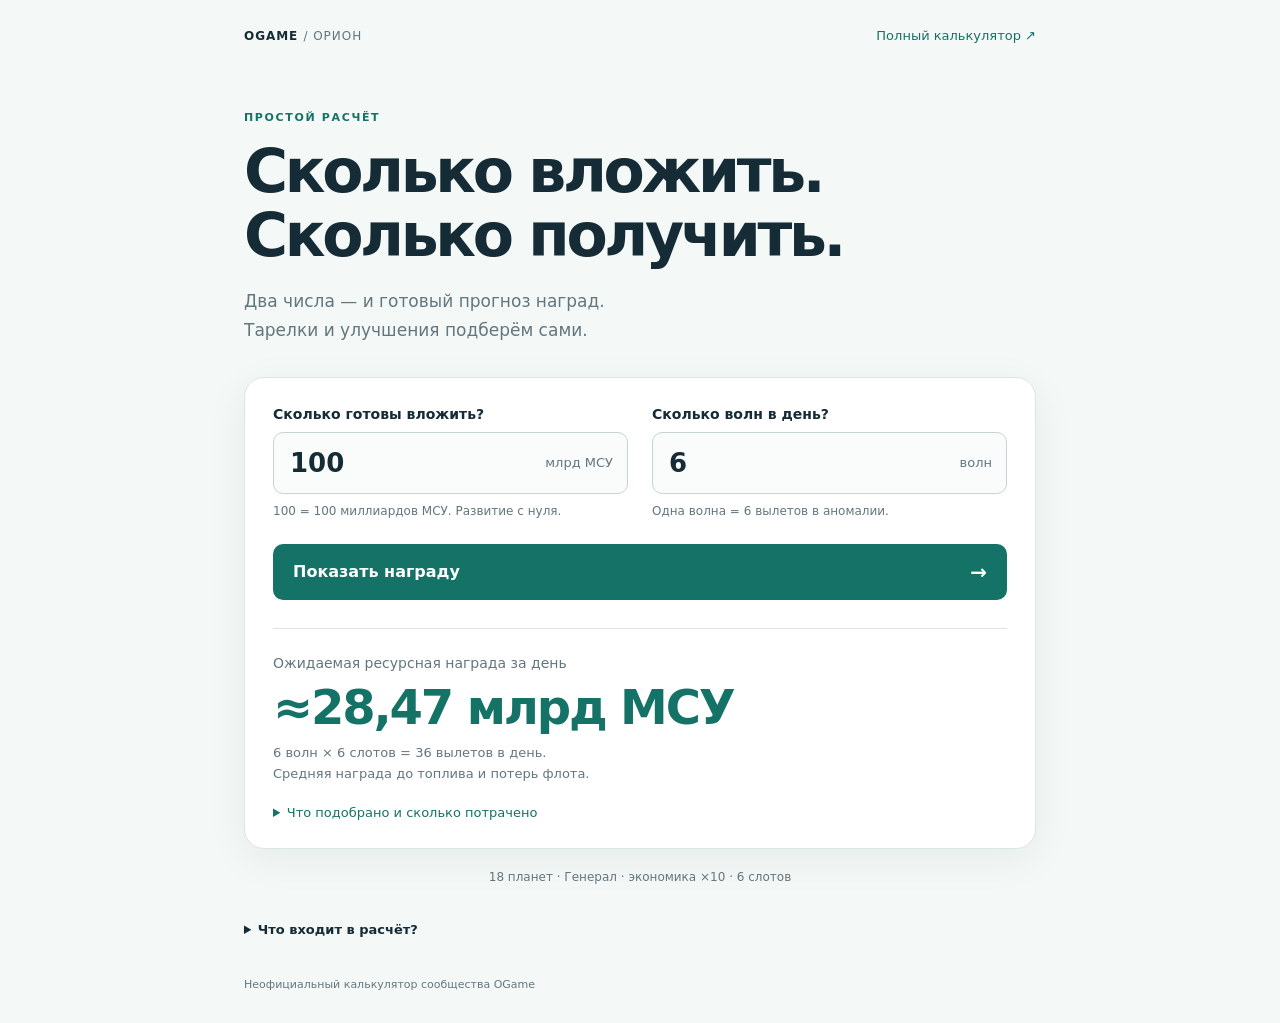
==== ias_for-dummies/index.html @ dd827da9 "Add standalone two-input Orion budget and daily rewards calculator" ====
<!doctype html>
<html lang="ru">
<head>
  <meta charset="utf-8"><meta name="viewport" content="width=device-width,initial-scale=1">
  <title>Орион — простой калькулятор наград</title>
  <meta name="description" content="Два числа: бюджет в МСУ и количество волн. Калькулятор сам подбирает улучшения и показывает ожидаемую награду Ориона.">
  <link rel="stylesheet" href="simple.css?v=1">
  <script defer src="../core.js?v=4"></script><script defer src="simple-core.js?v=1"></script><script defer src="simple.js?v=1"></script>
</head>
<body>
<main>
  <header><a class="brand" href="../">OGAME <span> / ОРИОН</span></a><a class="full-link" href="../">Полный калькулятор ↗</a></header>
  <section class="intro"><p class="eyebrow">ПРОСТОЙ РАСЧЁТ</p><h1>Сколько вложить.<br>Сколько получить.</h1><p class="lead">Два числа — и готовый прогноз наград.<br>Тарелки и улучшения подберём сами.</p></section>
  <section class="calculator" aria-label="Расчёт наград">
    <form id="simpleForm" novalidate>
      <div class="fields"><label for="budget"><span>Сколько готовы вложить?</span><div class="input-unit"><input id="budget" name="budget" type="number" inputmode="decimal" min="0" max="9000000" step="any" value="100" required aria-describedby="budgetHelp"><span>млрд МСУ</span></div><small id="budgetHelp">100 = 100 миллиардов МСУ. Развитие с нуля.</small></label>
      <label for="waves"><span>Сколько волн в день?</span><div class="input-unit"><input id="waves" name="waves" type="number" inputmode="numeric" min="0" max="1000" step="1" value="6" required aria-describedby="wavesHelp"><span>волн</span></div><small id="wavesHelp">Одна волна = 6 вылетов в аномалии.</small></label></div>
      <button type="submit" id="calculate">Показать награду <span aria-hidden="true">→</span></button>
      <p id="error" class="error" role="alert" hidden></p><p id="pending" class="pending" role="status" hidden>Нажмите «Показать награду», чтобы обновить прогноз.</p>
    </form>
    <div id="output" aria-live="polite"></div>
  </section>
  <p class="assumptions">18 планет · Генерал · экономика ×10 · 6 слотов</p>
  <details class="explanation"><summary>Что входит в расчёт?</summary><p>Подбираем тарелки, три ресурсных подздания, литиевое подздание и T18 на всех 18 планетах. Из доступных конфигураций выбираем максимальную ожидаемую ресурсную награду в пределах бюджета. Литий подбираем так, чтобы его средние находки покрывали получение наград и поиск аномалий.</p><p>Опыт ФЖ 100 (+10%), усиление технологий 7,5%, здание скидки исследований 25. Стоимость этих зданий ФЖ и открытия слотов и результатов скана в бюджет не включена. Готовый аккаунт здесь не моделируется: бюджет считается на указанные улучшения с нуля.</p><p>Награда — прогноз по экспериментальным данным при отборе выгодных аномалий. Реальные находки случайны. Топливо, потери флота, корабли, предметы, артефакты и XP в ресурсные МСУ не включены. Литий показан отдельно. Конверсия не считается бесплатным доходом.</p><p>МСУ = металл + 1,5 × кристалл + 3 × дейтерий. «Волна» здесь означает одновременную отправку шести флотов, а не внутренние волны одной аномалии.</p><p>Подбор ограничен уровнями калькулятора: тарелки 1–80, ресурсные и литиевое подздания 0–50, T18 0–80. Для других настроек используйте <a href="../">полный калькулятор</a>.</p></details>
  <footer>Неофициальный калькулятор сообщества OGame</footer>
  <noscript>Для расчёта включите JavaScript.</noscript>
</main>
</body></html>
---- ias_for-dummies/simple.css ----
:root{--ink:#152b35;--muted:#63767f;--line:#dce6e7;--teal:#157267;--bg:#f4f8f7;font-family:Inter,system-ui,-apple-system,BlinkMacSystemFont,"Segoe UI",sans-serif;color:var(--ink);background:var(--bg);font-synthesis:none}*{box-sizing:border-box}body{margin:0}main{max-width:840px;margin:auto;padding:28px 24px 32px}header{display:flex;justify-content:space-between;gap:16px;align-items:center}a{color:var(--teal)}.brand{text-decoration:none;color:var(--ink);font-weight:800;letter-spacing:.08em;font-size:12px}.brand span{color:var(--muted);font-weight:500}.full-link{font-size:13px;text-decoration:none}.intro{margin:68px 0 32px}.eyebrow{font-size:11px;letter-spacing:.15em;color:var(--teal);font-weight:700;margin:0 0 16px}h1{font-size:clamp(38px,6vw,60px);line-height:1.06;letter-spacing:-.055em;margin:0}.lead{color:var(--muted);line-height:1.7;font-size:17px;margin:20px 0 0}.calculator{border:1px solid var(--line);border-radius:20px;padding:28px;background:#fff;box-shadow:0 10px 40px #163a3410}.fields{display:grid;grid-template-columns:1fr 1fr;gap:24px}label>span{display:block;font-size:14px;font-weight:650;margin-bottom:10px}.input-unit{display:flex;border:1px solid #c5d4d5;border-radius:10px;align-items:center;background:#fafcfb;padding:0 14px;gap:8px}.input-unit:focus-within{outline:2px solid var(--teal);outline-offset:2px}.input-unit input{min-width:0;width:100%;border:0;background:transparent;color:var(--ink);font:inherit;font-size:26px;font-weight:650;height:60px;outline:none}.input-unit>span{white-space:nowrap;color:var(--muted);font-size:13px}small{display:block;font-size:12px;line-height:1.5;color:var(--muted);margin-top:8px}button{display:flex;align-items:center;justify-content:space-between;width:100%;border:0;border-radius:10px;background:var(--teal);color:white;font:inherit;font-weight:650;padding:16px 20px;margin-top:24px;cursor:pointer}button:hover{background:#105e55}button:focus-visible,a:focus-visible,summary:focus-visible{outline:3px solid #36a699;outline-offset:4px}button span{font-size:20px}.result{margin-top:28px;border-top:1px solid var(--line);padding-top:26px}.result .caption{font-size:14px;color:var(--muted);margin:0}.reward{font-size:clamp(32px,5vw,48px);letter-spacing:-.045em;font-weight:750;color:var(--teal);margin:8px 0;overflow-wrap:anywhere}.result .sub{font-size:13px;color:var(--muted);line-height:1.6;margin:0}.result-detail{margin-top:20px;font-size:13px}.result-detail summary{color:var(--teal);cursor:pointer}.facts{display:grid;grid-template-columns:1fr auto;gap:10px 16px;font-size:13px;margin:18px 0}.facts dt{color:var(--muted)}.facts dd{margin:0;text-align:right}.chosen{display:flex;flex-wrap:wrap;gap:8px;margin:16px 0}.chosen span{padding:7px 10px;border-radius:7px;background:var(--bg);font-size:12px}.result-link{display:inline-block;margin-top:8px}.assumptions{text-align:center;font-size:12px;color:var(--muted);line-height:1.8;margin:18px 0 30px}.explanation{font-size:13px;color:var(--muted);line-height:1.8}.explanation summary{cursor:pointer;color:var(--ink);font-weight:600}.explanation p{margin:14px 0}footer{font-size:11px;color:var(--muted);margin-top:36px}.error{color:#b42318;font-size:13px;line-height:1.6}.pending{font-size:12px;color:var(--muted)}[hidden]{display:none!important}@media(max-width:560px){main{padding:20px 16px}.intro{margin:42px 0 26px}.calculator{padding:20px;border-radius:16px}.fields{grid-template-columns:1fr;gap:20px}.facts{grid-template-columns:1fr}.facts dd{text-align:left;margin-top:-5px}h1{font-size:42px}.lead{font-size:15px}header{align-items:flex-start}.full-link{max-width:125px;text-align:right}.assumptions{font-size:11px}}
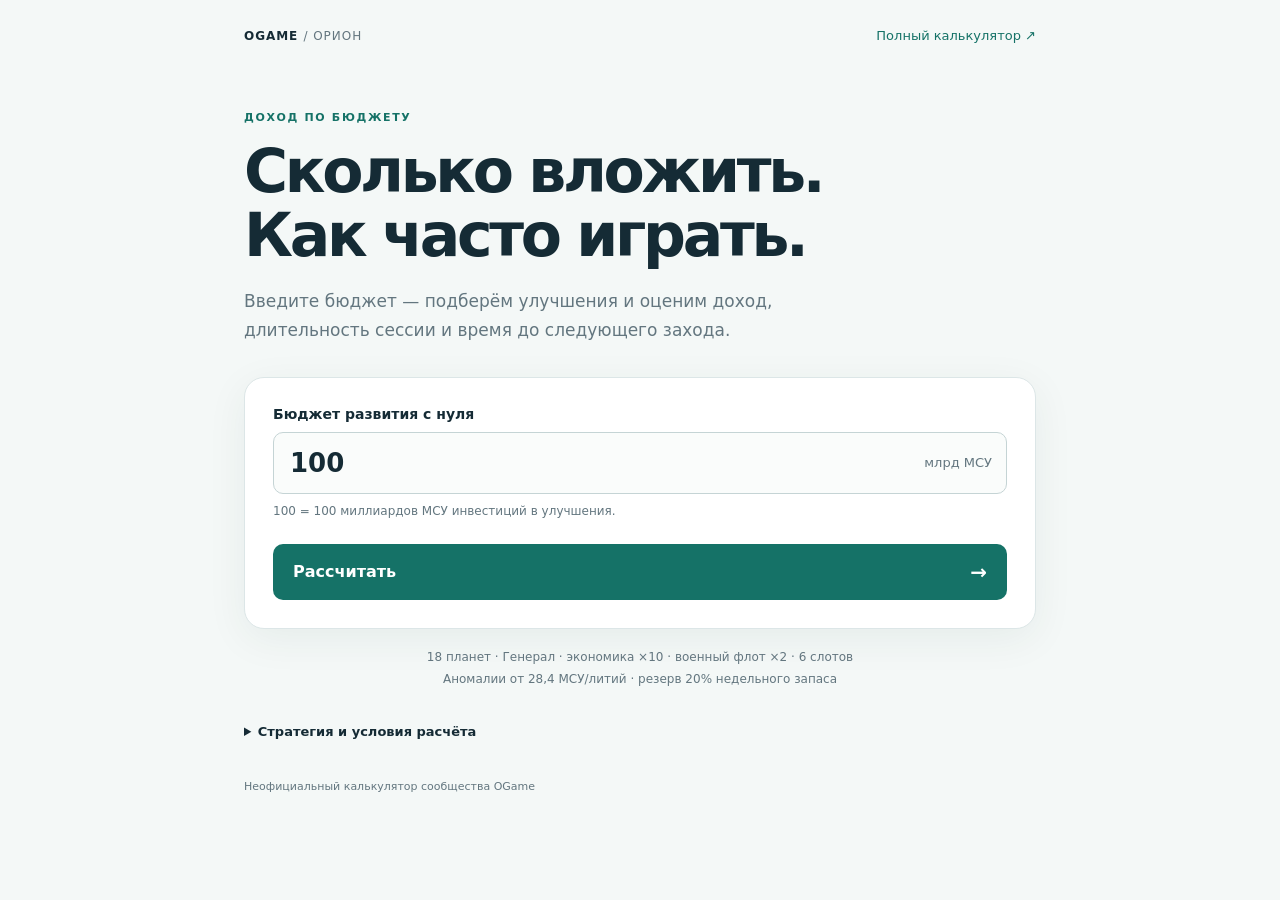
==== commit 977621f9: "Update both calculators for sustainable income, cashback and reserve sessions" ====
--- a/ias_for-dummies/index.html
+++ b/ias_for-dummies/index.html
@@ -1,28 +1,18 @@
 <!doctype html>
-<html lang="ru">
-<head>
-  <meta charset="utf-8"><meta name="viewport" content="width=device-width,initial-scale=1">
-  <title>Орион — простой калькулятор наград</title>
-  <meta name="description" content="Два числа: бюджет в МСУ и количество волн. Калькулятор сам подбирает улучшения и показывает ожидаемую награду Ориона.">
-  <link rel="stylesheet" href="simple.css?v=1">
-  <script defer src="../core.js?v=4"></script><script defer src="simple-core.js?v=1"></script><script defer src="simple.js?v=1"></script>
-</head>
-<body>
-<main>
-  <header><a class="brand" href="../">OGAME <span> / ОРИОН</span></a><a class="full-link" href="../">Полный калькулятор ↗</a></header>
-  <section class="intro"><p class="eyebrow">ПРОСТОЙ РАСЧЁТ</p><h1>Сколько вложить.<br>Сколько получить.</h1><p class="lead">Два числа — и готовый прогноз наград.<br>Тарелки и улучшения подберём сами.</p></section>
-  <section class="calculator" aria-label="Расчёт наград">
-    <form id="simpleForm" novalidate>
-      <div class="fields"><label for="budget"><span>Сколько готовы вложить?</span><div class="input-unit"><input id="budget" name="budget" type="number" inputmode="decimal" min="0" max="9000000" step="any" value="100" required aria-describedby="budgetHelp"><span>млрд МСУ</span></div><small id="budgetHelp">100 = 100 миллиардов МСУ. Развитие с нуля.</small></label>
-      <label for="waves"><span>Сколько волн в день?</span><div class="input-unit"><input id="waves" name="waves" type="number" inputmode="numeric" min="0" max="1000" step="1" value="6" required aria-describedby="wavesHelp"><span>волн</span></div><small id="wavesHelp">Одна волна = 6 вылетов в аномалии.</small></label></div>
-      <button type="submit" id="calculate">Показать награду <span aria-hidden="true">→</span></button>
-      <p id="error" class="error" role="alert" hidden></p><p id="pending" class="pending" role="status" hidden>Нажмите «Показать награду», чтобы обновить прогноз.</p>
-    </form>
-    <div id="output" aria-live="polite"></div>
-  </section>
-  <p class="assumptions">18 планет · Генерал · экономика ×10 · 6 слотов</p>
-  <details class="explanation"><summary>Что входит в расчёт?</summary><p>Подбираем тарелки, три ресурсных подздания, литиевое подздание и T18 на всех 18 планетах. Из доступных конфигураций выбираем максимальную ожидаемую ресурсную награду в пределах бюджета. Литий подбираем так, чтобы его средние находки покрывали получение наград и поиск аномалий.</p><p>Опыт ФЖ 100 (+10%), усиление технологий 7,5%, здание скидки исследований 25. Стоимость этих зданий ФЖ и открытия слотов и результатов скана в бюджет не включена. Готовый аккаунт здесь не моделируется: бюджет считается на указанные улучшения с нуля.</p><p>Награда — прогноз по экспериментальным данным при отборе выгодных аномалий. Реальные находки случайны. Топливо, потери флота, корабли, предметы, артефакты и XP в ресурсные МСУ не включены. Литий показан отдельно. Конверсия не считается бесплатным доходом.</p><p>МСУ = металл + 1,5 × кристалл + 3 × дейтерий. «Волна» здесь означает одновременную отправку шести флотов, а не внутренние волны одной аномалии.</p><p>Подбор ограничен уровнями калькулятора: тарелки 1–80, ресурсные и литиевое подздания 0–50, T18 0–80. Для других настроек используйте <a href="../">полный калькулятор</a>.</p></details>
-  <footer>Неофициальный калькулятор сообщества OGame</footer>
-  <noscript>Для расчёта включите JavaScript.</noscript>
-</main>
-</body></html>
+<html lang="ru"><head>
+<meta charset="utf-8"><meta name="viewport" content="width=device-width,initial-scale=1"><title>Орион — доход по бюджету вложений</title>
+<meta name="description" content="Бюджет развития Ориона: доход МСУ в календарный день, часы сессии и периодичность заходов с учётом лития и кэшбэка.">
+<link rel="stylesheet" href="simple.css?v=2">
+<script defer src="../shared/planner-costs.js"></script><script defer src="https://zikunow.github.io/ogame-orion-upgrade-planner/anomaly-sample.js"></script><script defer src="../shared/planner-core.js"></script><script defer src="../core.js?v=7"></script><script defer src="simple-core.js?v=2"></script><script defer src="simple.js?v=2"></script>
+</head><body><main>
+<header><a class="brand" href="../">OGAME <span>/ ОРИОН</span></a><a class="full-link" href="../">Полный калькулятор ↗</a></header>
+<section class="intro"><p class="eyebrow">ДОХОД ПО БЮДЖЕТУ</p><h1>Сколько вложить.<br>Как часто играть.</h1><p class="lead">Введите бюджет — подберём улучшения и оценим доход,<br>длительность сессии и время до следующего захода.</p></section>
+<section class="calculator" aria-label="Расчёт дохода"><form id="simpleForm" novalidate><div class="fields"><label for="budget"><span>Бюджет развития с нуля</span><div class="input-unit"><input id="budget" name="budget" type="number" inputmode="decimal" min="0" max="9000000" step="any" value="100" required aria-describedby="budgetHelp"><span>млрд МСУ</span></div><small id="budgetHelp">100 = 100 миллиардов МСУ инвестиций в улучшения.</small></label></div><button type="submit" id="calculate">Рассчитать <span aria-hidden="true">→</span></button><p id="error" class="error" role="alert" hidden></p><p id="pending" class="pending" role="status" hidden>Бюджет изменён. Нажмите «Рассчитать».</p></form><div id="output" aria-live="polite"></div></section>
+<p class="assumptions">18 планет · Генерал · экономика ×10 · военный флот ×2 · 6 слотов<br>Аномалии от 28,4 МСУ/литий · резерв 20% недельного запаса</p>
+<details class="explanation"><summary>Стратегия и условия расчёта</summary>
+<p>Накапливаем недельный запас лития, выбираем подходящие аномалии и летаем до остатка около 20%. Затем ждём полного пополнения. Доход в день учитывает и полёты, и ожидание.</p>
+<p>Подбираем тарелки, T18, литиевое здание и общий уровень трёх ресурсных зданий на всех планетах. Максимизируем устойчивый ресурсный доход в пределах бюджета среди этих конфигураций. Для готового аккаунта используйте полный калькулятор.</p>
+<p>Средний кэшбэк = 5% × (1 + бонус литиевого здания). Это рабочее допущение: точная формула патча не подтверждена. Сканы оплачиваются полностью.</p>
+<p>Опыт ФЖ 100, усиление T18 зданием 7,5%, здание скидки исследований 25. Стоимость поддержки ФЖ, открытия слотов и результатов скана не включена. Используются 333 скана от 30.10.2026; награды и цены масштабируются по производству лития. Опорные множители Генерала 1,5 / 2 приняты как в исходном анализе; дополнительное усиление в исходных сканах отдельно не зафиксировано.</p>
+<p>МСУ = металл + 1,5 × кристалл + 3 × дейтерий. Доход до топлива, потерь и стоимости конвертации лития. Корабли и другие призы не оценены. Часы сессии — оценка без дополнительного возврата флота, ручных действий и сна.</p></details>
+<footer>Неофициальный калькулятор сообщества OGame</footer><noscript>Для расчёта включите JavaScript.</noscript></main></body></html>
--- a/ias_for-dummies/simple.css
+++ b/ias_for-dummies/simple.css
@@ -1 +1,4 @@
 :root{--ink:#152b35;--muted:#63767f;--line:#dce6e7;--teal:#157267;--bg:#f4f8f7;font-family:Inter,system-ui,-apple-system,BlinkMacSystemFont,"Segoe UI",sans-serif;color:var(--ink);background:var(--bg);font-synthesis:none}*{box-sizing:border-box}body{margin:0}main{max-width:840px;margin:auto;padding:28px 24px 32px}header{display:flex;justify-content:space-between;gap:16px;align-items:center}a{color:var(--teal)}.brand{text-decoration:none;color:var(--ink);font-weight:800;letter-spacing:.08em;font-size:12px}.brand span{color:var(--muted);font-weight:500}.full-link{font-size:13px;text-decoration:none}.intro{margin:68px 0 32px}.eyebrow{font-size:11px;letter-spacing:.15em;color:var(--teal);font-weight:700;margin:0 0 16px}h1{font-size:clamp(38px,6vw,60px);line-height:1.06;letter-spacing:-.055em;margin:0}.lead{color:var(--muted);line-height:1.7;font-size:17px;margin:20px 0 0}.calculator{border:1px solid var(--line);border-radius:20px;padding:28px;background:#fff;box-shadow:0 10px 40px #163a3410}.fields{display:grid;grid-template-columns:1fr 1fr;gap:24px}label>span{display:block;font-size:14px;font-weight:650;margin-bottom:10px}.input-unit{display:flex;border:1px solid #c5d4d5;border-radius:10px;align-items:center;background:#fafcfb;padding:0 14px;gap:8px}.input-unit:focus-within{outline:2px solid var(--teal);outline-offset:2px}.input-unit input{min-width:0;width:100%;border:0;background:transparent;color:var(--ink);font:inherit;font-size:26px;font-weight:650;height:60px;outline:none}.input-unit>span{white-space:nowrap;color:var(--muted);font-size:13px}small{display:block;font-size:12px;line-height:1.5;color:var(--muted);margin-top:8px}button{display:flex;align-items:center;justify-content:space-between;width:100%;border:0;border-radius:10px;background:var(--teal);color:white;font:inherit;font-weight:650;padding:16px 20px;margin-top:24px;cursor:pointer}button:hover{background:#105e55}button:focus-visible,a:focus-visible,summary:focus-visible{outline:3px solid #36a699;outline-offset:4px}button span{font-size:20px}.result{margin-top:28px;border-top:1px solid var(--line);padding-top:26px}.result .caption{font-size:14px;color:var(--muted);margin:0}.reward{font-size:clamp(32px,5vw,48px);letter-spacing:-.045em;font-weight:750;color:var(--teal);margin:8px 0;overflow-wrap:anywhere}.result .sub{font-size:13px;color:var(--muted);line-height:1.6;margin:0}.result-detail{margin-top:20px;font-size:13px}.result-detail summary{color:var(--teal);cursor:pointer}.facts{display:grid;grid-template-columns:1fr auto;gap:10px 16px;font-size:13px;margin:18px 0}.facts dt{color:var(--muted)}.facts dd{margin:0;text-align:right}.chosen{display:flex;flex-wrap:wrap;gap:8px;margin:16px 0}.chosen span{padding:7px 10px;border-radius:7px;background:var(--bg);font-size:12px}.result-link{display:inline-block;margin-top:8px}.assumptions{text-align:center;font-size:12px;color:var(--muted);line-height:1.8;margin:18px 0 30px}.explanation{font-size:13px;color:var(--muted);line-height:1.8}.explanation summary{cursor:pointer;color:var(--ink);font-weight:600}.explanation p{margin:14px 0}footer{font-size:11px;color:var(--muted);margin-top:36px}.error{color:#b42318;font-size:13px;line-height:1.6}.pending{font-size:12px;color:var(--muted)}[hidden]{display:none!important}@media(max-width:560px){main{padding:20px 16px}.intro{margin:42px 0 26px}.calculator{padding:20px;border-radius:16px}.fields{grid-template-columns:1fr;gap:20px}.facts{grid-template-columns:1fr}.facts dd{text-align:left;margin-top:-5px}h1{font-size:42px}.lead{font-size:15px}header{align-items:flex-start}.full-link{max-width:125px;text-align:right}.assumptions{font-size:11px}}
+
+
+.fields{grid-template-columns:1fr}.forecast-grid{display:grid;grid-template-columns:repeat(3,minmax(0,1fr));gap:16px}.forecast-stat{min-width:0}.forecast-stat>span{font-size:12px;color:var(--muted)}.forecast-stat strong{display:block;font-size:25px;line-height:1.35;letter-spacing:-.04em;color:var(--teal);margin-top:8px;overflow-wrap:anywhere}.forecast-caption{margin-top:20px!important}.facts dd{overflow-wrap:anywhere;min-width:0}@media(max-width:560px){.forecast-grid{grid-template-columns:1fr}.forecast-stat{padding-bottom:14px;border-bottom:1px solid var(--line)}.forecast-stat:last-child{border:0}}
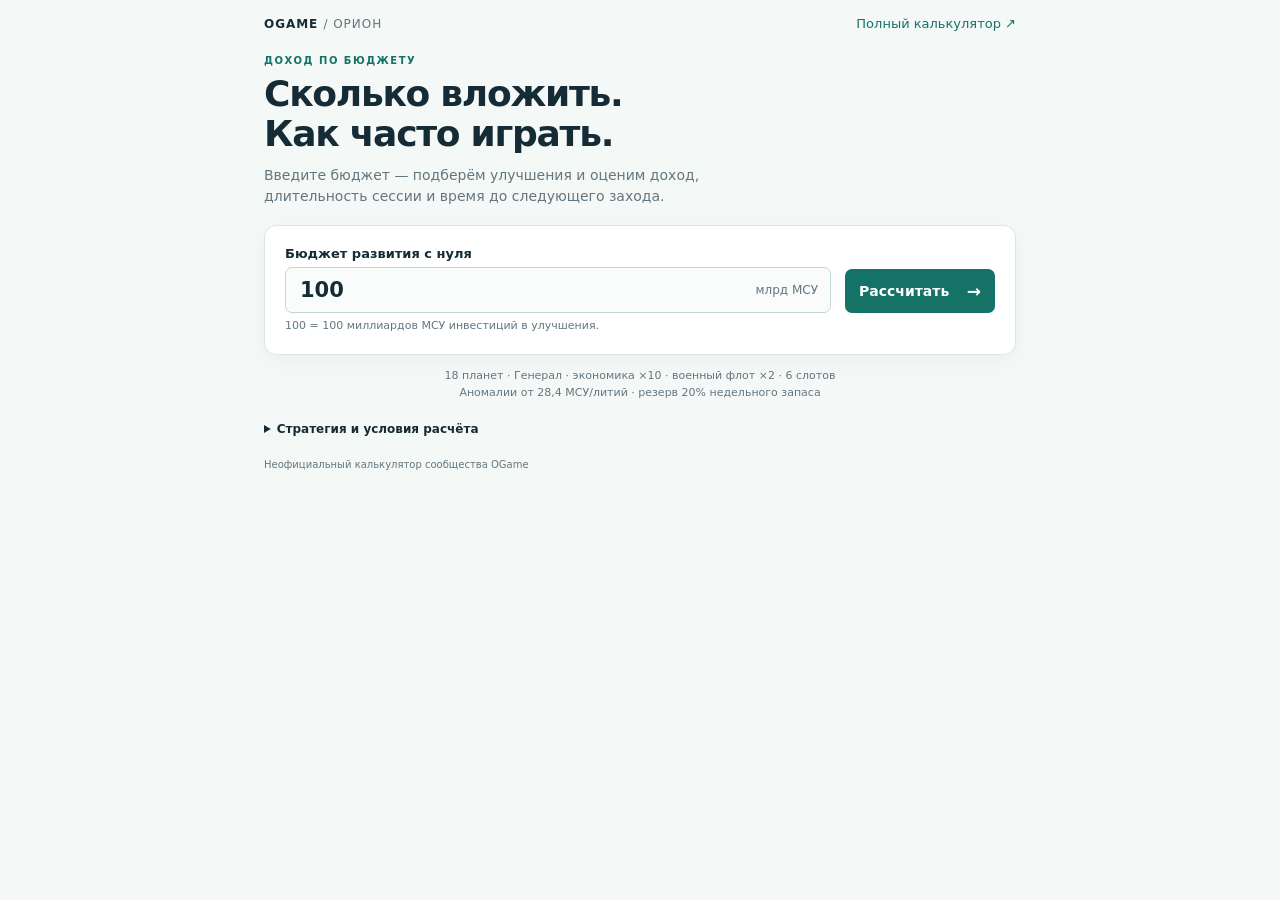
==== commit 41c228c2: "Make the simple calculator compact with smaller type, spacing and inline budget action" ====
--- a/ias_for-dummies/index.html
+++ b/ias_for-dummies/index.html
@@ -2,8 +2,8 @@
 <html lang="ru"><head>
 <meta charset="utf-8"><meta name="viewport" content="width=device-width,initial-scale=1"><title>Орион — доход по бюджету вложений</title>
 <meta name="description" content="Бюджет развития Ориона: доход МСУ в календарный день, часы сессии и периодичность заходов с учётом лития и кэшбэка.">
-<link rel="stylesheet" href="simple.css?v=2">
-<script defer src="../shared/planner-costs.js"></script><script defer src="https://zikunow.github.io/ogame-orion-upgrade-planner/anomaly-sample.js"></script><script defer src="../shared/planner-core.js"></script><script defer src="../core.js?v=7"></script><script defer src="simple-core.js?v=2"></script><script defer src="simple.js?v=2"></script>
+<link rel="stylesheet" href="simple.css?v=3">
+<script defer src="../shared/planner-costs.js"></script><script defer src="https://zikunow.github.io/ogame-orion-upgrade-planner/anomaly-sample.js"></script><script defer src="../shared/planner-core.js"></script><script defer src="../core.js?v=7"></script><script defer src="simple-core.js?v=2"></script><script defer src="simple.js?v=3"></script>
 </head><body><main>
 <header><a class="brand" href="../">OGAME <span>/ ОРИОН</span></a><a class="full-link" href="../">Полный калькулятор ↗</a></header>
 <section class="intro"><p class="eyebrow">ДОХОД ПО БЮДЖЕТУ</p><h1>Сколько вложить.<br>Как часто играть.</h1><p class="lead">Введите бюджет — подберём улучшения и оценим доход,<br>длительность сессии и время до следующего захода.</p></section>
--- a/ias_for-dummies/simple.css
+++ b/ias_for-dummies/simple.css
@@ -2,3 +2,39 @@
 
 
 .fields{grid-template-columns:1fr}.forecast-grid{display:grid;grid-template-columns:repeat(3,minmax(0,1fr));gap:16px}.forecast-stat{min-width:0}.forecast-stat>span{font-size:12px;color:var(--muted)}.forecast-stat strong{display:block;font-size:25px;line-height:1.35;letter-spacing:-.04em;color:var(--teal);margin-top:8px;overflow-wrap:anywhere}.forecast-caption{margin-top:20px!important}.facts dd{overflow-wrap:anywhere;min-width:0}@media(max-width:560px){.forecast-grid{grid-template-columns:1fr}.forecast-stat{padding-bottom:14px;border-bottom:1px solid var(--line)}.forecast-stat:last-child{border:0}}
+
+/* Compact calculator: keep the forecast in the first desktop viewport. */
+main{max-width:800px;padding:16px 24px 24px}
+.intro{margin:24px 0 18px}
+.eyebrow{font-size:10px;margin-bottom:8px}
+h1{font-size:clamp(28px,3.2vw,36px);line-height:1.12;letter-spacing:-.035em}
+.lead{font-size:14px;line-height:1.5;margin-top:10px}
+.calculator{padding:20px;border-radius:12px;box-shadow:0 6px 24px #163a340a}
+#simpleForm{display:grid;grid-template-columns:minmax(0,1fr) 150px;column-gap:14px;align-items:start}
+#simpleForm .error,#simpleForm .pending{grid-column:1/-1;margin-bottom:0}
+label>span{font-size:13px;margin-bottom:6px}
+.input-unit{border-radius:7px;padding:0 12px}
+.input-unit input{height:44px;font-size:21px}
+.input-unit>span{font-size:12px}
+small{font-size:11px;line-height:1.45;margin-top:5px}
+button{height:44px;padding:10px 14px;margin-top:23px;border-radius:7px;font-size:14px}
+button span{font-size:17px}
+.result{margin-top:18px;padding-top:16px}
+.forecast-grid{gap:14px}
+.forecast-stat>span{font-size:11px}
+.forecast-stat strong{font-size:22px;margin-top:5px;line-height:1.25}
+.forecast-caption{margin-top:14px!important;font-size:12px!important}
+.result-detail{margin-top:14px;font-size:12px}
+.facts{gap:7px 14px;margin:12px 0;font-size:12px}
+.chosen{gap:6px;margin:12px 0}.chosen span{padding:5px 7px;font-size:11px}
+.assumptions{font-size:11px;line-height:1.6;margin:12px 0 18px}
+.explanation{font-size:12px;line-height:1.6}
+footer{margin-top:20px;font-size:10px}
+@media(max-width:560px){
+ main{padding:14px 16px 20px}.intro{margin:22px 0 16px}
+ h1{font-size:30px}.lead{font-size:13px;line-height:1.5}
+ .calculator{padding:16px;border-radius:10px}
+ #simpleForm{grid-template-columns:1fr}button{margin-top:12px}
+ .forecast-grid{gap:10px}.forecast-stat{padding-bottom:10px}
+ .forecast-stat strong{font-size:22px}.facts dd{margin-top:-3px}
+}
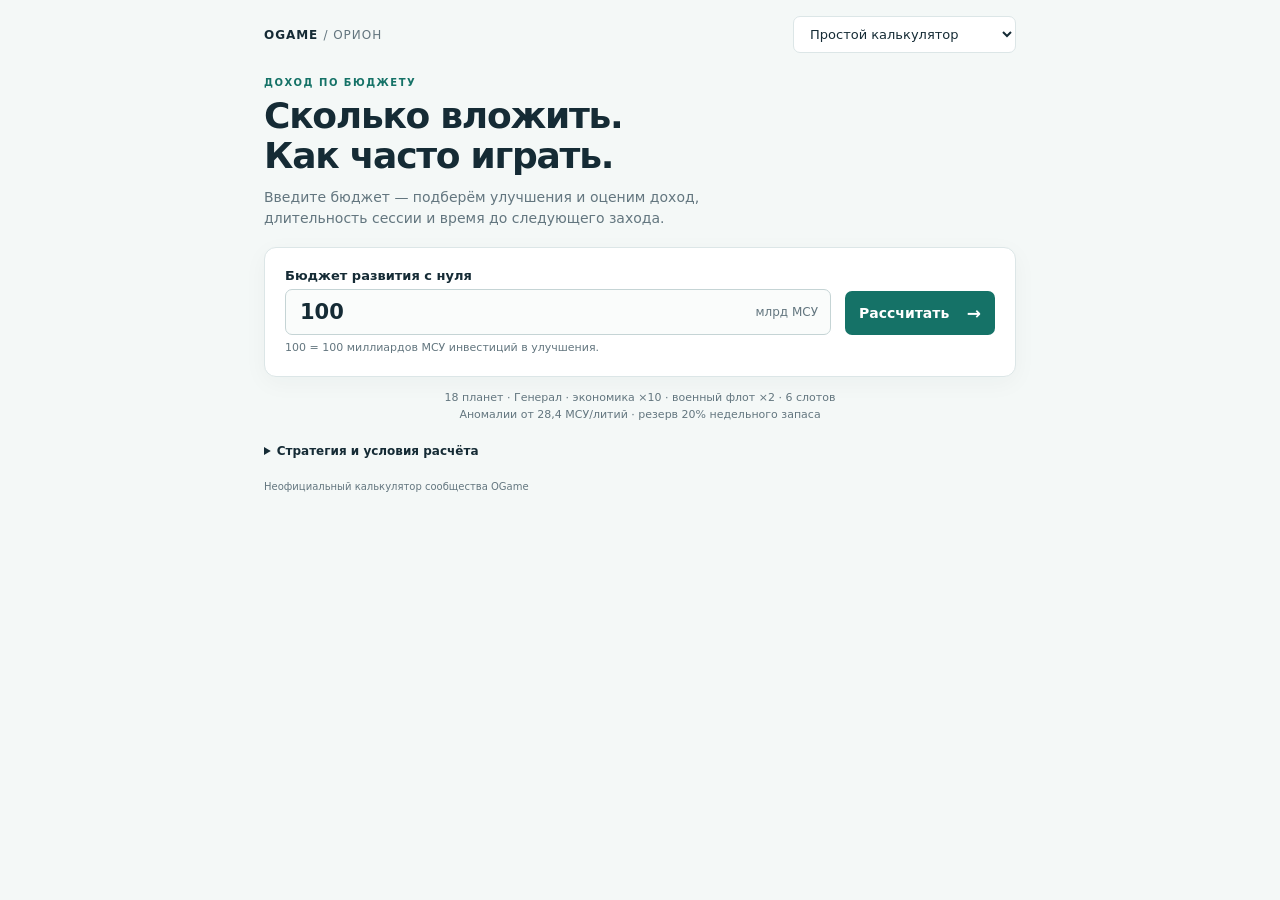
==== commit c164de80: "Keep three active calculators and link them through a shared navigation menu" ====
--- a/ias_for-dummies/index.html
+++ b/ias_for-dummies/index.html
@@ -2,10 +2,14 @@
 <html lang="ru"><head>
 <meta charset="utf-8"><meta name="viewport" content="width=device-width,initial-scale=1"><title>Орион — доход по бюджету вложений</title>
 <meta name="description" content="Бюджет развития Ориона: доход МСУ в календарный день, часы сессии и периодичность заходов с учётом лития и кэшбэка.">
-<link rel="stylesheet" href="simple.css?v=3">
-<script defer src="../shared/planner-costs.js"></script><script defer src="https://zikunow.github.io/ogame-orion-upgrade-planner/anomaly-sample.js"></script><script defer src="../shared/planner-core.js"></script><script defer src="../core.js?v=7"></script><script defer src="simple-core.js?v=2"></script><script defer src="simple.js?v=3"></script>
+<link rel="stylesheet" href="simple.css?v=5">
+<script defer src="../shared/planner-costs.js"></script><script defer src="https://zikunow.github.io/ogame-orion-upgrade-planner/anomaly-sample.js"></script><script defer src="../shared/planner-core.js"></script><script defer src="../core.js?v=7"></script><script defer src="simple-core.js?v=2"></script><script defer src="simple.js?v=6"></script>
 </head><body><main>
-<header><a class="brand" href="../">OGAME <span>/ ОРИОН</span></a><a class="full-link" href="../">Полный калькулятор ↗</a></header>
+<header><a class="brand" href="../">OGAME <span>/ ОРИОН</span></a><select id="calculatorSelect" class="calculator-picker" aria-label="Калькулятор">
+<option value="https://zikunow.github.io/ogame-orion-rewards-calculator/">Награды Ориона</option>
+<option value="https://zikunow.github.io/ogame-orion-rewards-calculator/ias_for-dummies/" selected>Простой калькулятор</option>
+<option value="https://zikunow.github.io/ogame-orion-upgrade-planner/">Планировщик улучшений</option>
+</select></header>
 <section class="intro"><p class="eyebrow">ДОХОД ПО БЮДЖЕТУ</p><h1>Сколько вложить.<br>Как часто играть.</h1><p class="lead">Введите бюджет — подберём улучшения и оценим доход,<br>длительность сессии и время до следующего захода.</p></section>
 <section class="calculator" aria-label="Расчёт дохода"><form id="simpleForm" novalidate><div class="fields"><label for="budget"><span>Бюджет развития с нуля</span><div class="input-unit"><input id="budget" name="budget" type="number" inputmode="decimal" min="0" max="9000000" step="any" value="100" required aria-describedby="budgetHelp"><span>млрд МСУ</span></div><small id="budgetHelp">100 = 100 миллиардов МСУ инвестиций в улучшения.</small></label></div><button type="submit" id="calculate">Рассчитать <span aria-hidden="true">→</span></button><p id="error" class="error" role="alert" hidden></p><p id="pending" class="pending" role="status" hidden>Бюджет изменён. Нажмите «Рассчитать».</p></form><div id="output" aria-live="polite"></div></section>
 <p class="assumptions">18 планет · Генерал · экономика ×10 · военный флот ×2 · 6 слотов<br>Аномалии от 28,4 МСУ/литий · резерв 20% недельного запаса</p>
--- a/ias_for-dummies/simple.css
+++ b/ias_for-dummies/simple.css
@@ -38,3 +38,7 @@
  .forecast-grid{gap:10px}.forecast-stat{padding-bottom:10px}
  .forecast-stat strong{font-size:22px}.facts dd{margin-top:-3px}
 }
+
+.forecast-grid{grid-template-columns:repeat(4,minmax(0,1fr))}@media(max-width:760px){.forecast-grid{grid-template-columns:repeat(2,minmax(0,1fr))}}@media(max-width:560px){.forecast-grid{grid-template-columns:1fr}}
+
+.calculator-picker{max-width:100%;min-width:0;padding:9px 12px;border:1px solid var(--line);border-radius:7px;background:#fff;color:var(--ink);font:inherit;font-size:13px;cursor:pointer}.calculator-picker:focus-visible{outline:2px solid var(--teal);outline-offset:3px}@media(max-width:560px){header{flex-wrap:wrap}.calculator-picker{width:100%}}
